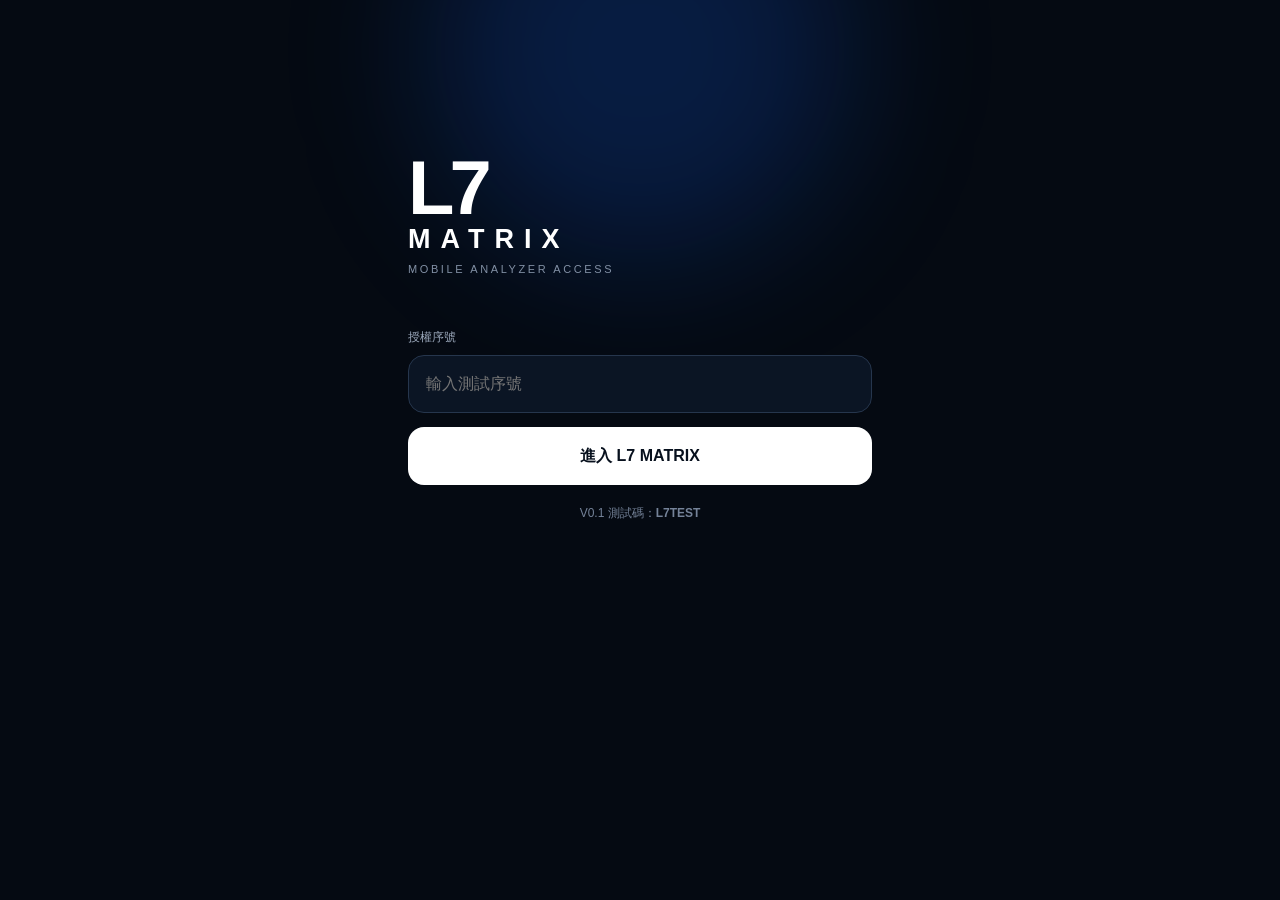
==== index.html @ cd205128 "Add files via upload" ====
<!doctype html>
<html lang="zh-Hant">
<head>
  <meta charset="utf-8">
  <meta name="viewport" content="width=device-width,initial-scale=1,viewport-fit=cover,user-scalable=no">
  <meta name="theme-color" content="#07111f">
  <meta name="apple-mobile-web-app-capable" content="yes">
  <meta name="apple-mobile-web-app-status-bar-style" content="black-translucent">
  <meta name="apple-mobile-web-app-title" content="L7 MATRIX">
  <title>L7 MATRIX</title>
  <link rel="manifest" href="manifest.webmanifest">
  <link rel="apple-touch-icon" href="icon.svg">
  <link rel="stylesheet" href="style.css">
</head>
<body>
  <main id="app">
    <section id="login" class="screen">
      <div class="glow"></div>
      <div class="card login-card">
        <div class="logo">L7</div>
        <div class="matrix">MATRIX</div>
        <div class="sub">MOBILE ANALYZER ACCESS</div>
        <label for="code">授權序號</label>
        <input id="code" autocomplete="off" placeholder="輸入測試序號">
        <button id="loginBtn">進入 L7 MATRIX</button>
        <p class="hint">V0.1 測試碼：<b>L7TEST</b></p>
        <p id="error" class="error"></p>
      </div>
    </section>

    <section id="platforms" class="screen hidden">
      <header>
        <div><b>L7 MATRIX</b><small>合作平台</small></div>
        <button class="ghost" id="logoutBtn">登出</button>
      </header>
      <div class="content">
        <h1>選擇平台</h1>
        <p class="muted">第一階段先驗證 iPhone → AU8 手機站流程。</p>
        <button class="platform" id="au8Btn">
          <span class="platform-logo">AU8</span>
          <span><b>AU8</b><small>使用平台原本登入頁面</small></span>
          <span class="arrow">›</span>
        </button>
        <div class="notice">
          <b>測試重點</b>
          <p>確認 Safari/PWA 可正常開啟 AU8、登入並進入後續遊戲頁面。</p>
        </div>
      </div>
    </section>
  </main>
  <script src="app.js"></script>
</body>
</html>
---- style.css ----
:root{color-scheme:dark;font-family:-apple-system,BlinkMacSystemFont,"SF Pro Display","Noto Sans TC",sans-serif}
*{box-sizing:border-box}html,body{margin:0;min-height:100%;background:#050a12;color:#fff}
body{min-height:100dvh}.screen{min-height:100dvh;position:relative;overflow:hidden}
.hidden{display:none!important}.glow{position:absolute;width:420px;height:420px;border-radius:50%;background:#1266ff33;filter:blur(70px);top:-160px;left:50%;transform:translateX(-50%)}
.card{position:relative}.login-card{min-height:100dvh;padding:20vh 28px 40px;max-width:520px;margin:auto}
.logo{font-size:76px;font-weight:900;letter-spacing:-5px}.matrix{font-size:27px;font-weight:800;letter-spacing:10px;margin-top:-7px}
.sub{font-size:11px;letter-spacing:2.6px;color:#8290a5;margin:8px 0 54px}
label{display:block;font-size:12px;color:#9aa7ba;margin-bottom:9px}
input{width:100%;height:58px;border:1px solid #26364d;border-radius:16px;background:#0b1524;color:#fff;padding:0 17px;font-size:16px;outline:none}
input:focus{border-color:#638cff;box-shadow:0 0 0 3px #4777ff20}
button{border:0;color:#fff;font:inherit;cursor:pointer}
#loginBtn{width:100%;height:58px;border-radius:16px;background:#fff;color:#07101d;font-weight:800;margin-top:14px}
.hint{font-size:12px;color:#758399;text-align:center;margin-top:20px}.error{color:#ff7185;text-align:center;font-size:13px}
header{height:84px;padding:env(safe-area-inset-top) 20px 0;display:flex;align-items:center;justify-content:space-between;border-bottom:1px solid #172235;background:#07101dcc}
header b{display:block;font-size:17px}header small{color:#718096}.ghost{background:#152033;padding:9px 13px;border-radius:10px}
.content{padding:32px 20px;max-width:620px;margin:auto}h1{font-size:30px;margin:0 0 8px}.muted{color:#8290a5;margin:0 0 28px;line-height:1.5}
.platform{width:100%;display:flex;align-items:center;text-align:left;padding:18px;border:1px solid #1b2a40;border-radius:22px;background:linear-gradient(135deg,#0d1828,#0a1220);box-shadow:0 18px 50px #0006}
.platform-logo{width:64px;height:64px;border-radius:17px;background:#15233a;display:grid;place-items:center;font-weight:900;margin-right:16px}
.platform b{display:block;font-size:20px}.platform small{display:block;color:#7f8da3;margin-top:5px}.arrow{font-size:36px;margin-left:auto;color:#74839a}
.notice{margin-top:22px;border:1px solid #17263b;border-radius:18px;padding:18px;background:#0a1422}.notice p{color:#7f8da3;font-size:13px;line-height:1.6;margin-bottom:0}
@media(min-width:700px){.login-card{padding-top:16vh}}
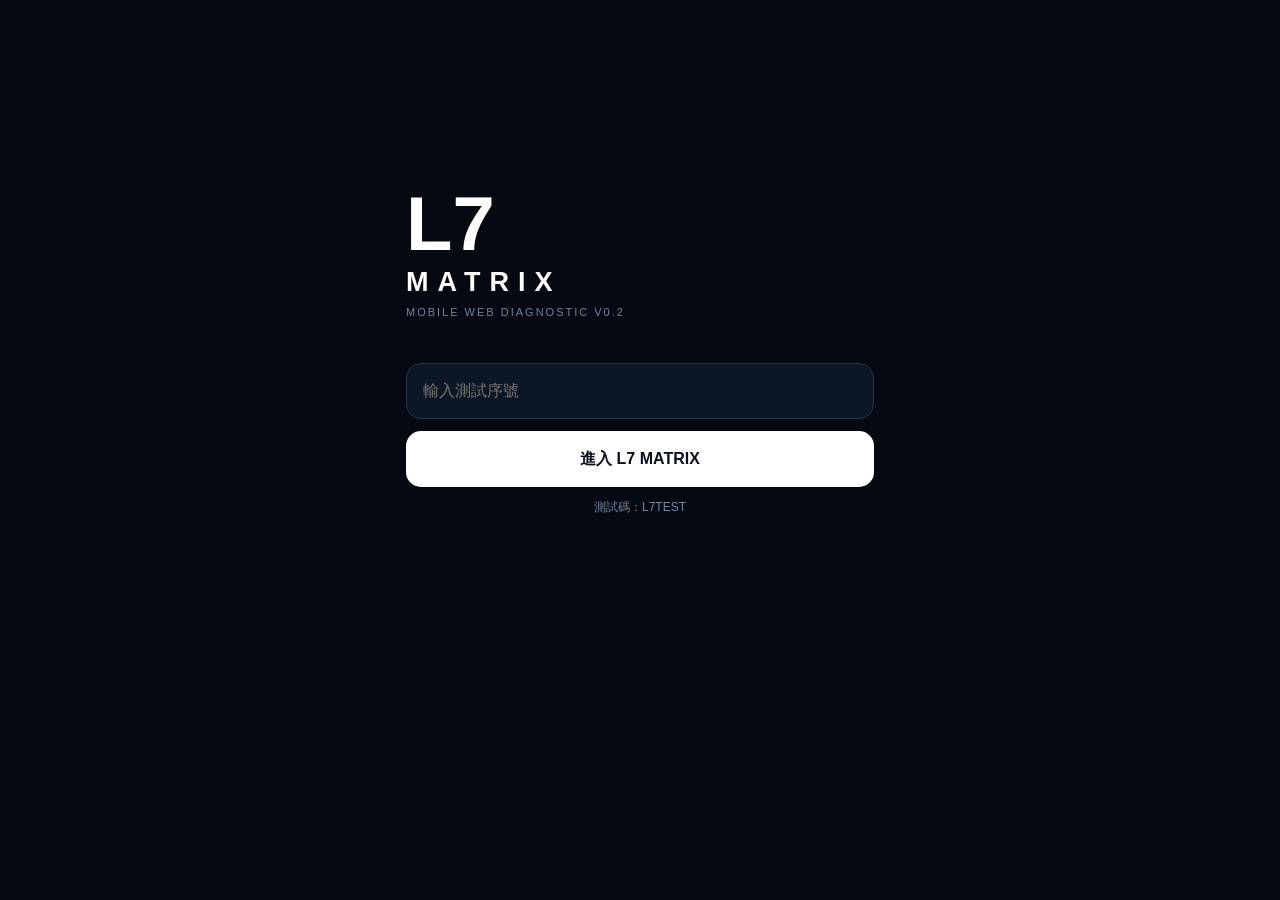
==== commit ed9bcf3c: "Add files via upload" ====
--- a/index.html
+++ b/index.html
@@ -1,53 +1,44 @@
 <!doctype html>
 <html lang="zh-Hant">
 <head>
-  <meta charset="utf-8">
-  <meta name="viewport" content="width=device-width,initial-scale=1,viewport-fit=cover,user-scalable=no">
-  <meta name="theme-color" content="#07111f">
-  <meta name="apple-mobile-web-app-capable" content="yes">
-  <meta name="apple-mobile-web-app-status-bar-style" content="black-translucent">
-  <meta name="apple-mobile-web-app-title" content="L7 MATRIX">
-  <title>L7 MATRIX</title>
-  <link rel="manifest" href="manifest.webmanifest">
-  <link rel="apple-touch-icon" href="icon.svg">
-  <link rel="stylesheet" href="style.css">
+<meta charset="utf-8">
+<meta name="viewport" content="width=device-width,initial-scale=1,viewport-fit=cover">
+<meta name="theme-color" content="#07111f">
+<meta name="apple-mobile-web-app-capable" content="yes">
+<meta name="apple-mobile-web-app-status-bar-style" content="black-translucent">
+<meta name="apple-mobile-web-app-title" content="L7 MATRIX">
+<title>L7 MATRIX V0.2</title>
+<link rel="manifest" href="manifest.webmanifest">
+<link rel="stylesheet" href="style.css">
 </head>
 <body>
-  <main id="app">
-    <section id="login" class="screen">
-      <div class="glow"></div>
-      <div class="card login-card">
-        <div class="logo">L7</div>
-        <div class="matrix">MATRIX</div>
-        <div class="sub">MOBILE ANALYZER ACCESS</div>
-        <label for="code">授權序號</label>
-        <input id="code" autocomplete="off" placeholder="輸入測試序號">
-        <button id="loginBtn">進入 L7 MATRIX</button>
-        <p class="hint">V0.1 測試碼：<b>L7TEST</b></p>
-        <p id="error" class="error"></p>
-      </div>
-    </section>
+<div id="login" class="page">
+  <div class="login">
+    <div class="logo">L7</div><div class="matrix">MATRIX</div>
+    <div class="sub">MOBILE WEB DIAGNOSTIC V0.2</div>
+    <input id="code" placeholder="輸入測試序號" autocomplete="off">
+    <button id="enter">進入 L7 MATRIX</button>
+    <p class="hint">測試碼：L7TEST</p><p id="err"></p>
+  </div>
+</div>
 
-    <section id="platforms" class="screen hidden">
-      <header>
-        <div><b>L7 MATRIX</b><small>合作平台</small></div>
-        <button class="ghost" id="logoutBtn">登出</button>
-      </header>
-      <div class="content">
-        <h1>選擇平台</h1>
-        <p class="muted">第一階段先驗證 iPhone → AU8 手機站流程。</p>
-        <button class="platform" id="au8Btn">
-          <span class="platform-logo">AU8</span>
-          <span><b>AU8</b><small>使用平台原本登入頁面</small></span>
-          <span class="arrow">›</span>
-        </button>
-        <div class="notice">
-          <b>測試重點</b>
-          <p>確認 Safari/PWA 可正常開啟 AU8、登入並進入後續遊戲頁面。</p>
-        </div>
-      </div>
-    </section>
-  </main>
-  <script src="app.js"></script>
-</body>
-</html>+<div id="main" class="page hide">
+  <header><b>L7 MATRIX</b><span>V0.2 診斷模式</span></header>
+  <section class="panel">
+    <h2>AU8 內嵌測試</h2>
+    <p>這版先測試 AU8 是否允許在 L7 MATRIX 頁面內載入。</p>
+    <div class="status"><b id="state">尚未開始</b><small id="detail">按下方按鈕開始測試</small></div>
+    <button id="embed">在 L7 MATRIX 內開啟 AU8</button>
+    <button id="normal" class="secondary">一般方式開啟 AU8</button>
+  </section>
+  <section id="frameWrap" class="frameWrap hide">
+    <div class="frameTop"><span>AU8 EMBED TEST</span><button id="close">關閉</button></div>
+    <iframe id="gameFrame" title="AU8 test"></iframe>
+  </section>
+  <section class="notes">
+    <b>判讀方式</b>
+    <p>若下方能顯示 AU8 首頁並可操作，代表「內嵌」第一關通過。若空白、拒絕連線或自動跳出，代表網站有跨站/框架限制。</p>
+  </section>
+</div>
+<script src="app.js"></script>
+</body></html>
--- a/style.css
+++ b/style.css
@@ -1,21 +1 @@
-:root{color-scheme:dark;font-family:-apple-system,BlinkMacSystemFont,"SF Pro Display","Noto Sans TC",sans-serif}
-*{box-sizing:border-box}html,body{margin:0;min-height:100%;background:#050a12;color:#fff}
-body{min-height:100dvh}.screen{min-height:100dvh;position:relative;overflow:hidden}
-.hidden{display:none!important}.glow{position:absolute;width:420px;height:420px;border-radius:50%;background:#1266ff33;filter:blur(70px);top:-160px;left:50%;transform:translateX(-50%)}
-.card{position:relative}.login-card{min-height:100dvh;padding:20vh 28px 40px;max-width:520px;margin:auto}
-.logo{font-size:76px;font-weight:900;letter-spacing:-5px}.matrix{font-size:27px;font-weight:800;letter-spacing:10px;margin-top:-7px}
-.sub{font-size:11px;letter-spacing:2.6px;color:#8290a5;margin:8px 0 54px}
-label{display:block;font-size:12px;color:#9aa7ba;margin-bottom:9px}
-input{width:100%;height:58px;border:1px solid #26364d;border-radius:16px;background:#0b1524;color:#fff;padding:0 17px;font-size:16px;outline:none}
-input:focus{border-color:#638cff;box-shadow:0 0 0 3px #4777ff20}
-button{border:0;color:#fff;font:inherit;cursor:pointer}
-#loginBtn{width:100%;height:58px;border-radius:16px;background:#fff;color:#07101d;font-weight:800;margin-top:14px}
-.hint{font-size:12px;color:#758399;text-align:center;margin-top:20px}.error{color:#ff7185;text-align:center;font-size:13px}
-header{height:84px;padding:env(safe-area-inset-top) 20px 0;display:flex;align-items:center;justify-content:space-between;border-bottom:1px solid #172235;background:#07101dcc}
-header b{display:block;font-size:17px}header small{color:#718096}.ghost{background:#152033;padding:9px 13px;border-radius:10px}
-.content{padding:32px 20px;max-width:620px;margin:auto}h1{font-size:30px;margin:0 0 8px}.muted{color:#8290a5;margin:0 0 28px;line-height:1.5}
-.platform{width:100%;display:flex;align-items:center;text-align:left;padding:18px;border:1px solid #1b2a40;border-radius:22px;background:linear-gradient(135deg,#0d1828,#0a1220);box-shadow:0 18px 50px #0006}
-.platform-logo{width:64px;height:64px;border-radius:17px;background:#15233a;display:grid;place-items:center;font-weight:900;margin-right:16px}
-.platform b{display:block;font-size:20px}.platform small{display:block;color:#7f8da3;margin-top:5px}.arrow{font-size:36px;margin-left:auto;color:#74839a}
-.notice{margin-top:22px;border:1px solid #17263b;border-radius:18px;padding:18px;background:#0a1422}.notice p{color:#7f8da3;font-size:13px;line-height:1.6;margin-bottom:0}
-@media(min-width:700px){.login-card{padding-top:16vh}}+*{box-sizing:border-box}html,body{margin:0;background:#050a12;color:#fff;font-family:-apple-system,BlinkMacSystemFont,"Noto Sans TC",sans-serif}body{min-height:100dvh}.hide{display:none!important}.page{min-height:100dvh}.login{padding:20vh 26px 40px;max-width:520px;margin:auto}.logo{font-size:76px;font-weight:900}.matrix{font-size:27px;font-weight:800;letter-spacing:9px}.sub{color:#74849a;font-size:11px;letter-spacing:2px;margin:8px 0 45px}input,button{width:100%;height:56px;border-radius:15px;font-size:16px}input{border:1px solid #26364d;background:#0c1625;color:#fff;padding:0 16px}button{border:0;background:#fff;color:#07101d;font-weight:800;margin-top:12px}.hint,#err{font-size:12px;text-align:center;color:#78879d}#err{color:#ff6d82}header{padding:calc(env(safe-area-inset-top) + 15px) 18px 15px;background:#081321;border-bottom:1px solid #17243a;display:flex;justify-content:space-between}header span{color:#76869d;font-size:12px}.panel,.notes{padding:22px}.panel h2{margin:0 0 8px}.panel p,.notes p{color:#8b98aa;line-height:1.5;font-size:14px}.status{padding:15px;background:#0c1828;border:1px solid #1b2c45;border-radius:15px;margin:18px 0}.status b,.status small{display:block}.status small{color:#8090a6;margin-top:5px}.secondary{background:#17253a;color:#fff}.frameWrap{height:68dvh;border-top:1px solid #273750;border-bottom:1px solid #273750;background:#fff}.frameTop{height:45px;background:#0b1524;display:flex;align-items:center;justify-content:space-between;padding:0 12px;font-size:12px}.frameTop button{width:auto;height:30px;margin:0;padding:0 12px;background:#1d2c43;color:#fff;font-size:12px}.frameWrap iframe{width:100%;height:calc(100% - 45px);border:0;background:#fff}.notes{padding-top:18px}
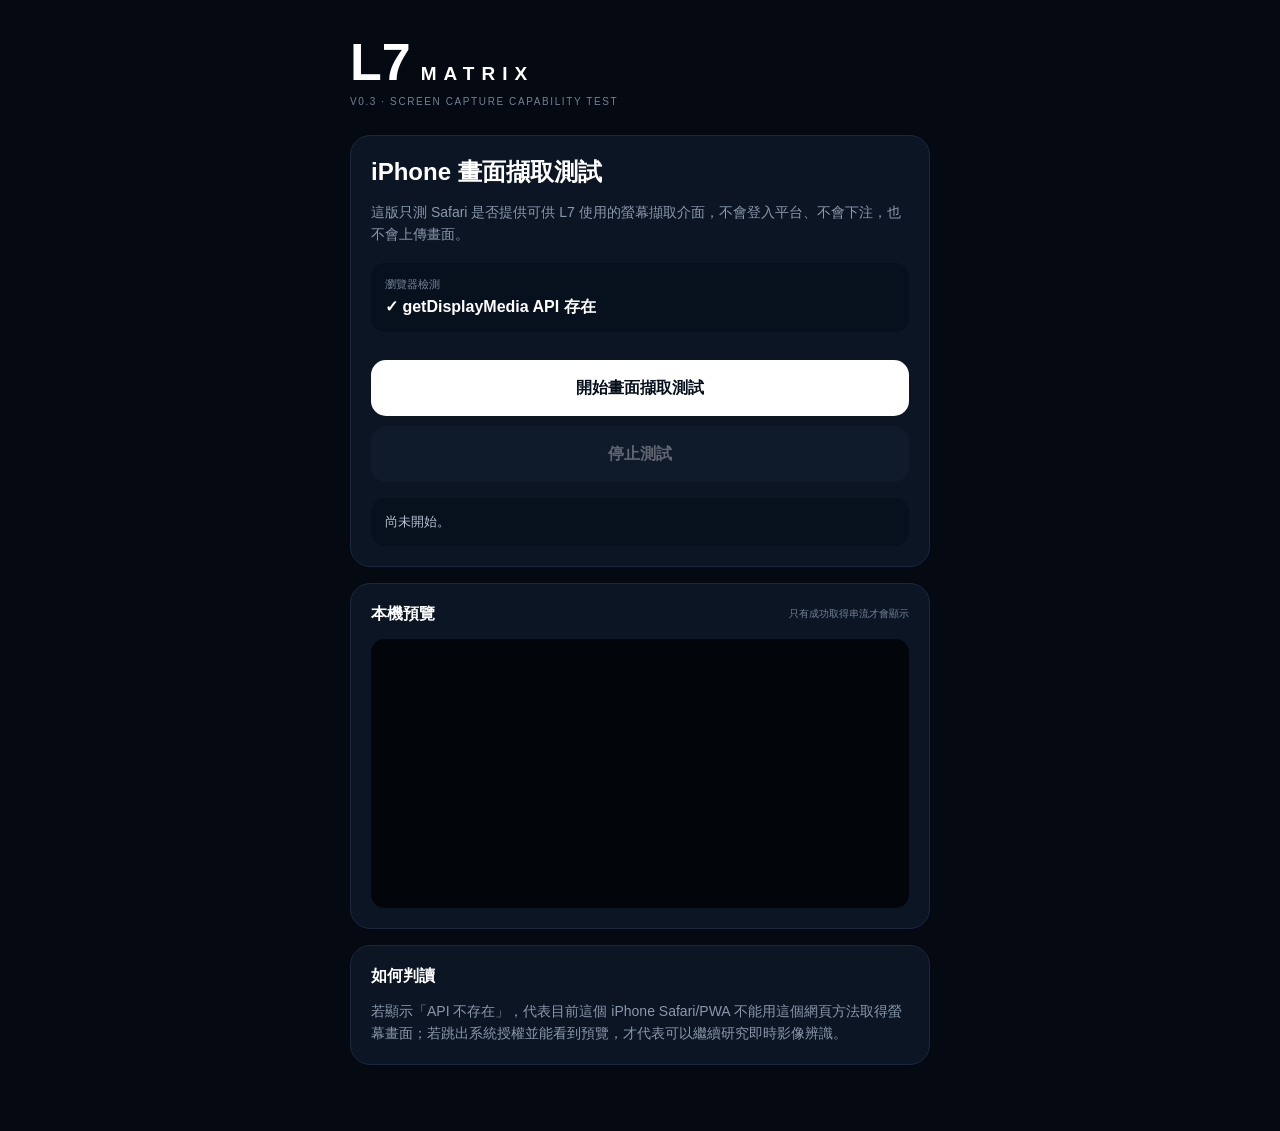
==== commit 69021888: "Add files via upload" ====
--- a/index.html
+++ b/index.html
@@ -6,39 +6,40 @@
 <meta name="theme-color" content="#07111f">
 <meta name="apple-mobile-web-app-capable" content="yes">
 <meta name="apple-mobile-web-app-status-bar-style" content="black-translucent">
-<meta name="apple-mobile-web-app-title" content="L7 MATRIX">
-<title>L7 MATRIX V0.2</title>
+<title>L7 MATRIX V0.3</title>
 <link rel="manifest" href="manifest.webmanifest">
 <link rel="stylesheet" href="style.css">
 </head>
 <body>
-<div id="login" class="page">
-  <div class="login">
-    <div class="logo">L7</div><div class="matrix">MATRIX</div>
-    <div class="sub">MOBILE WEB DIAGNOSTIC V0.2</div>
-    <input id="code" placeholder="輸入測試序號" autocomplete="off">
-    <button id="enter">進入 L7 MATRIX</button>
-    <p class="hint">測試碼：L7TEST</p><p id="err"></p>
-  </div>
-</div>
+<main>
+  <div class="brand"><strong>L7</strong><span>MATRIX</span></div>
+  <div class="tag">V0.3 · SCREEN CAPTURE CAPABILITY TEST</div>
 
-<div id="main" class="page hide">
-  <header><b>L7 MATRIX</b><span>V0.2 診斷模式</span></header>
-  <section class="panel">
-    <h2>AU8 內嵌測試</h2>
-    <p>這版先測試 AU8 是否允許在 L7 MATRIX 頁面內載入。</p>
-    <div class="status"><b id="state">尚未開始</b><small id="detail">按下方按鈕開始測試</small></div>
-    <button id="embed">在 L7 MATRIX 內開啟 AU8</button>
-    <button id="normal" class="secondary">一般方式開啟 AU8</button>
+  <section class="card">
+    <h1>iPhone 畫面擷取測試</h1>
+    <p>這版只測 Safari 是否提供可供 L7 使用的螢幕擷取介面，不會登入平台、不會下注，也不會上傳畫面。</p>
+
+    <div class="status">
+      <span>瀏覽器檢測</span>
+      <b id="support">檢測中…</b>
+    </div>
+
+    <button id="start">開始畫面擷取測試</button>
+    <button id="stop" class="secondary" disabled>停止測試</button>
+
+    <div id="result" class="result">尚未開始。</div>
   </section>
-  <section id="frameWrap" class="frameWrap hide">
-    <div class="frameTop"><span>AU8 EMBED TEST</span><button id="close">關閉</button></div>
-    <iframe id="gameFrame" title="AU8 test"></iframe>
+
+  <section class="card preview">
+    <div class="row"><b>本機預覽</b><small>只有成功取得串流才會顯示</small></div>
+    <video id="video" autoplay playsinline muted></video>
   </section>
-  <section class="notes">
-    <b>判讀方式</b>
-    <p>若下方能顯示 AU8 首頁並可操作，代表「內嵌」第一關通過。若空白、拒絕連線或自動跳出，代表網站有跨站/框架限制。</p>
+
+  <section class="card">
+    <b>如何判讀</b>
+    <p class="small">若顯示「API 不存在」，代表目前這個 iPhone Safari/PWA 不能用這個網頁方法取得螢幕畫面；若跳出系統授權並能看到預覽，才代表可以繼續研究即時影像辨識。</p>
   </section>
-</div>
+</main>
 <script src="app.js"></script>
-</body></html>+</body>
+</html>
--- a/style.css
+++ b/style.css
@@ -1 +1 @@
-*{box-sizing:border-box}html,body{margin:0;background:#050a12;color:#fff;font-family:-apple-system,BlinkMacSystemFont,"Noto Sans TC",sans-serif}body{min-height:100dvh}.hide{display:none!important}.page{min-height:100dvh}.login{padding:20vh 26px 40px;max-width:520px;margin:auto}.logo{font-size:76px;font-weight:900}.matrix{font-size:27px;font-weight:800;letter-spacing:9px}.sub{color:#74849a;font-size:11px;letter-spacing:2px;margin:8px 0 45px}input,button{width:100%;height:56px;border-radius:15px;font-size:16px}input{border:1px solid #26364d;background:#0c1625;color:#fff;padding:0 16px}button{border:0;background:#fff;color:#07101d;font-weight:800;margin-top:12px}.hint,#err{font-size:12px;text-align:center;color:#78879d}#err{color:#ff6d82}header{padding:calc(env(safe-area-inset-top) + 15px) 18px 15px;background:#081321;border-bottom:1px solid #17243a;display:flex;justify-content:space-between}header span{color:#76869d;font-size:12px}.panel,.notes{padding:22px}.panel h2{margin:0 0 8px}.panel p,.notes p{color:#8b98aa;line-height:1.5;font-size:14px}.status{padding:15px;background:#0c1828;border:1px solid #1b2c45;border-radius:15px;margin:18px 0}.status b,.status small{display:block}.status small{color:#8090a6;margin-top:5px}.secondary{background:#17253a;color:#fff}.frameWrap{height:68dvh;border-top:1px solid #273750;border-bottom:1px solid #273750;background:#fff}.frameTop{height:45px;background:#0b1524;display:flex;align-items:center;justify-content:space-between;padding:0 12px;font-size:12px}.frameTop button{width:auto;height:30px;margin:0;padding:0 12px;background:#1d2c43;color:#fff;font-size:12px}.frameWrap iframe{width:100%;height:calc(100% - 45px);border:0;background:#fff}.notes{padding-top:18px}+*{box-sizing:border-box}html,body{margin:0;background:#050a12;color:#fff;font-family:-apple-system,BlinkMacSystemFont,"Noto Sans TC",sans-serif}body{min-height:100dvh}main{max-width:620px;margin:auto;padding:calc(env(safe-area-inset-top) + 32px) 20px 50px}.brand strong{font-size:52px;font-weight:900}.brand span{font-size:19px;font-weight:800;letter-spacing:7px;margin-left:10px}.tag{font-size:10px;letter-spacing:1.6px;color:#718197;margin:4px 0 28px}.card{background:#0b1524;border:1px solid #19283d;border-radius:20px;padding:20px;margin-bottom:16px}.card h1{font-size:24px;margin:0 0 10px}.card p{color:#8a98ab;line-height:1.55;font-size:14px}.status{background:#07101d;border-radius:14px;padding:14px;margin:18px 0}.status span,.status b{display:block}.status span{font-size:11px;color:#75859b;margin-bottom:5px}button{width:100%;height:56px;border:0;border-radius:15px;background:#fff;color:#06101c;font-size:16px;font-weight:800;margin-top:10px}button.secondary{background:#17253a;color:#fff}button:disabled{opacity:.35}.result{margin-top:16px;padding:14px;border-radius:14px;background:#07101d;color:#b7c2d2;font-size:13px;line-height:1.5;white-space:pre-wrap}.row{display:flex;justify-content:space-between;align-items:center}.row small{color:#718197;font-size:10px}video{display:block;width:100%;min-height:160px;margin-top:14px;background:#02050a;border-radius:14px;object-fit:contain}.small{margin-bottom:0!important}
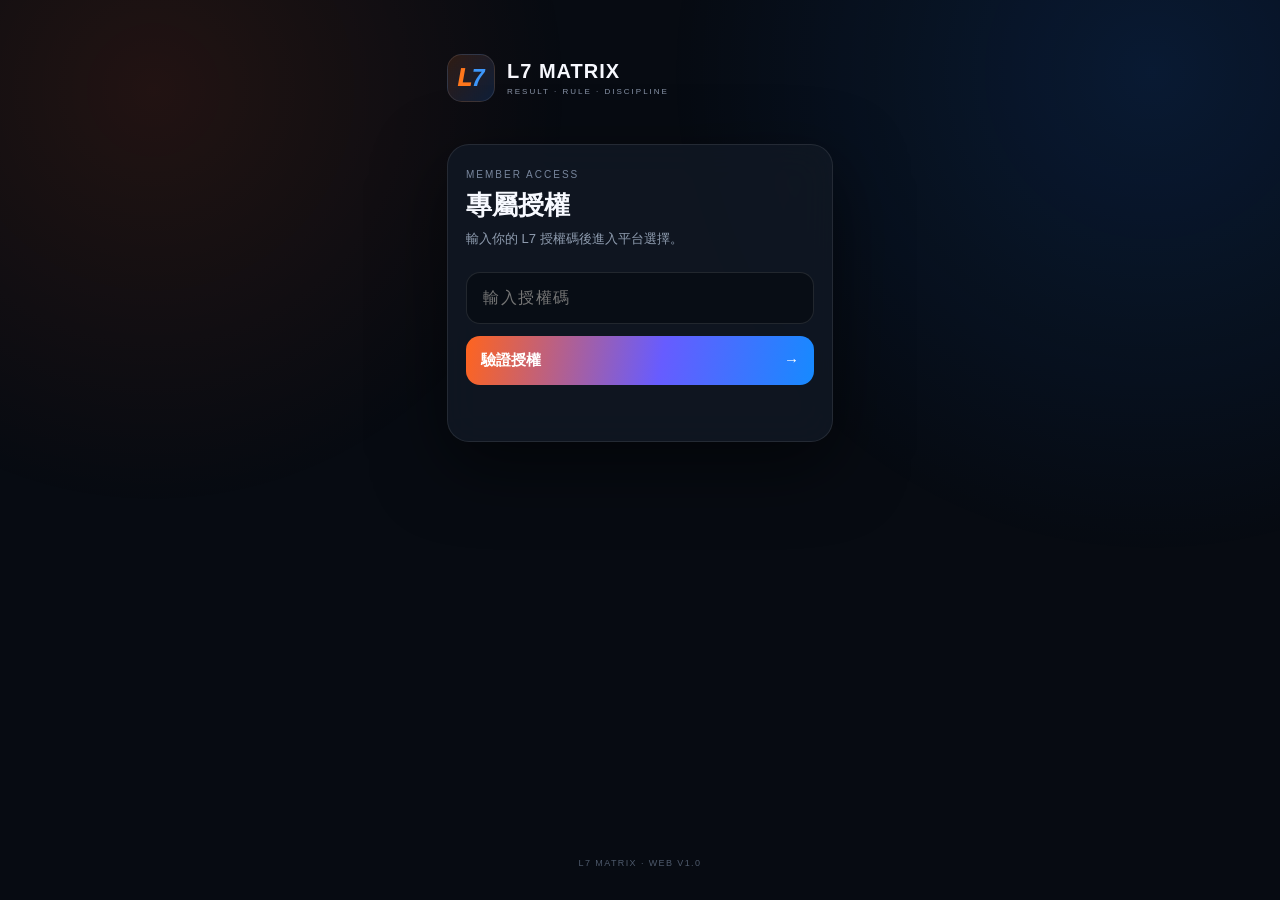
==== commit e02228b6: "Add files via upload" ====
--- a/index.html
+++ b/index.html
@@ -1,45 +1,60 @@
 <!doctype html>
 <html lang="zh-Hant">
 <head>
-<meta charset="utf-8">
-<meta name="viewport" content="width=device-width,initial-scale=1,viewport-fit=cover">
-<meta name="theme-color" content="#07111f">
-<meta name="apple-mobile-web-app-capable" content="yes">
-<meta name="apple-mobile-web-app-status-bar-style" content="black-translucent">
-<title>L7 MATRIX V0.3</title>
-<link rel="manifest" href="manifest.webmanifest">
-<link rel="stylesheet" href="style.css">
+<meta charset="utf-8"><meta name="viewport" content="width=device-width,initial-scale=1,viewport-fit=cover">
+<meta name="theme-color" content="#080d16">
+<link rel="manifest" href="manifest.json">
+<title>L7 MATRIX</title>
+<style>
+*{box-sizing:border-box}body{margin:0;font-family:-apple-system,BlinkMacSystemFont,"Segoe UI","PingFang TC",sans-serif;color:#f7f9ff;background:#070b12;min-height:100vh}
+body:before{content:"";position:fixed;inset:0;background:radial-gradient(circle at 12% 10%,#ff5a161c,transparent 30%),radial-gradient(circle at 90% 8%,#1478ff24,transparent 34%);pointer-events:none}
+.wrap{width:min(430px,100%);margin:auto;min-height:100vh;padding:54px 22px 32px;display:flex;flex-direction:column}
+.brand{display:flex;align-items:center;gap:12px}.mark{width:48px;height:48px;border-radius:15px;border:1px solid #ffffff1c;background:linear-gradient(135deg,#ff741a24,#1d78ff2d);display:grid;place-items:center;font-weight:950;font-style:italic;font-size:23px}.mark i{color:#ff781c}.mark b{color:#3998ff}
+h1{font-size:20px;margin:0;letter-spacing:1px}.sub{font-size:8px;letter-spacing:2px;color:#8995a9;margin-top:4px}
+.card{margin-top:42px;padding:24px 18px;border:1px solid #ffffff17;border-radius:22px;background:#111824d9;box-shadow:0 24px 70px #0008;backdrop-filter:blur(18px)}
+.kicker{font-size:10px;letter-spacing:2px;color:#78869d}.title{font-size:26px;font-weight:850;margin:8px 0 6px}.desc{font-size:13px;color:#8f9caf;line-height:1.6}
+input{width:100%;margin-top:22px;padding:16px;border-radius:14px;border:1px solid #ffffff1b;background:#080d15;color:white;font-size:16px;letter-spacing:1.5px;outline:none}
+button,.platform{width:100%;border:0;border-radius:14px;padding:15px;margin-top:12px;font-size:15px;font-weight:800;color:white;background:linear-gradient(100deg,#ff641e,#675cff 56%,#168aff);cursor:pointer;text-decoration:none;display:block;text-align:left}
+button span{float:right}.msg{height:22px;margin-top:10px;font-size:12px;color:#ff8585}.hidden{display:none}
+.platform{background:#0b111b;border:1px solid #ffffff18}.platform small{display:block;font-size:10px;font-weight:500;color:#8290a4;margin-top:4px}.platform strong{font-size:18px}
+.foot{margin-top:auto;padding-top:30px;text-align:center;color:#4e5a6c;font-size:9px;letter-spacing:1.4px}
+.badge{display:inline-block;padding:5px 8px;border-radius:99px;background:#51e3a31b;color:#76e9b7;font-size:9px;margin-top:12px}
+</style>
 </head>
-<body>
-<main>
-  <div class="brand"><strong>L7</strong><span>MATRIX</span></div>
-  <div class="tag">V0.3 · SCREEN CAPTURE CAPABILITY TEST</div>
+<body><main class="wrap">
+<div class="brand"><div class="mark"><span><i>L</i><b>7</b></span></div><div><h1>L7 MATRIX</h1><div class="sub">RESULT · RULE · DISCIPLINE</div></div></div>
 
-  <section class="card">
-    <h1>iPhone 畫面擷取測試</h1>
-    <p>這版只測 Safari 是否提供可供 L7 使用的螢幕擷取介面，不會登入平台、不會下注，也不會上傳畫面。</p>
+<section id="login" class="card">
+<div class="kicker">MEMBER ACCESS</div><div class="title">專屬授權</div>
+<div class="desc">輸入你的 L7 授權碼後進入平台選擇。</div>
+<input id="code" autocomplete="one-time-code" placeholder="輸入授權碼">
+<button onclick="verify()">驗證授權 <span>→</span></button>
+<div id="msg" class="msg"></div>
+</section>
 
-    <div class="status">
-      <span>瀏覽器檢測</span>
-      <b id="support">檢測中…</b>
-    </div>
-
-    <button id="start">開始畫面擷取測試</button>
-    <button id="stop" class="secondary" disabled>停止測試</button>
-
-    <div id="result" class="result">尚未開始。</div>
-  </section>
-
-  <section class="card preview">
-    <div class="row"><b>本機預覽</b><small>只有成功取得串流才會顯示</small></div>
-    <video id="video" autoplay playsinline muted></video>
-  </section>
-
-  <section class="card">
-    <b>如何判讀</b>
-    <p class="small">若顯示「API 不存在」，代表目前這個 iPhone Safari/PWA 不能用這個網頁方法取得螢幕畫面；若跳出系統授權並能看到預覽，才代表可以繼續研究即時影像辨識。</p>
-  </section>
+<section id="platforms" class="card hidden">
+<div class="kicker">PLATFORM</div><div class="title">選擇平台</div>
+<div class="desc">登入後請使用你自己的平台帳號正常登入。</div>
+<div class="badge">● ACCESS ACTIVE</div>
+<a class="platform" href="https://www.88au8.net/mobile/#/home"><strong>AU8</strong><small>開啟平台 →</small></a>
+</section>
+<div class="foot">L7 MATRIX · WEB V1.0</div>
 </main>
-<script src="app.js"></script>
-</body>
-</html>+<script>
+// DEMO ONLY. Production 24-hour codes must be verified server-side.
+// Replace this demo verifier with a server/API before issuing real member codes.
+function verify(){
+ const v=document.getElementById('code').value.trim().toUpperCase();
+ const msg=document.getElementById('msg');
+ if(v==="L7TEST"){
+   sessionStorage.setItem("l7_access","1");
+   document.getElementById('login').classList.add('hidden');
+   document.getElementById('platforms').classList.remove('hidden');
+ }else msg.textContent="授權碼無效或已失效";
+}
+if(sessionStorage.getItem("l7_access")==="1"){
+ document.getElementById('login').classList.add('hidden');
+ document.getElementById('platforms').classList.remove('hidden');
+}
+if('serviceWorker' in navigator) navigator.serviceWorker.register('./sw.js');
+</script></body></html>
